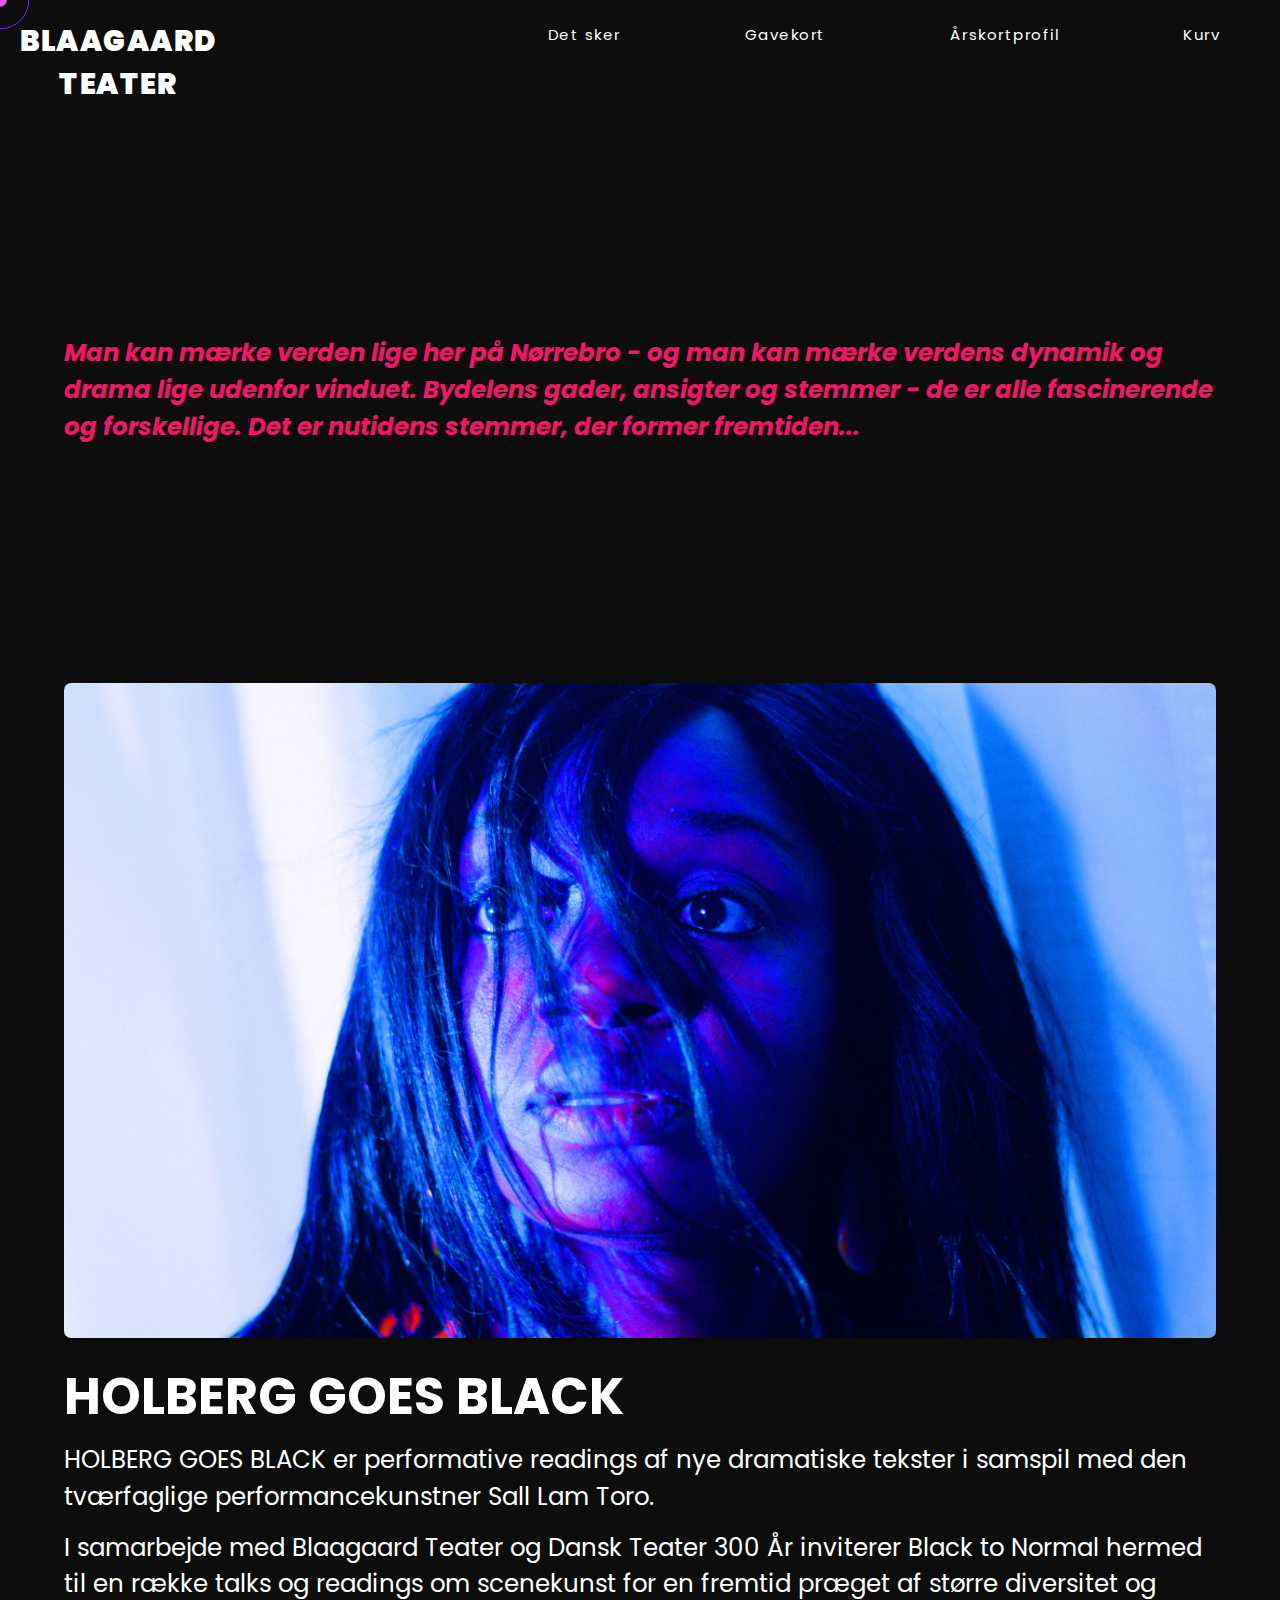
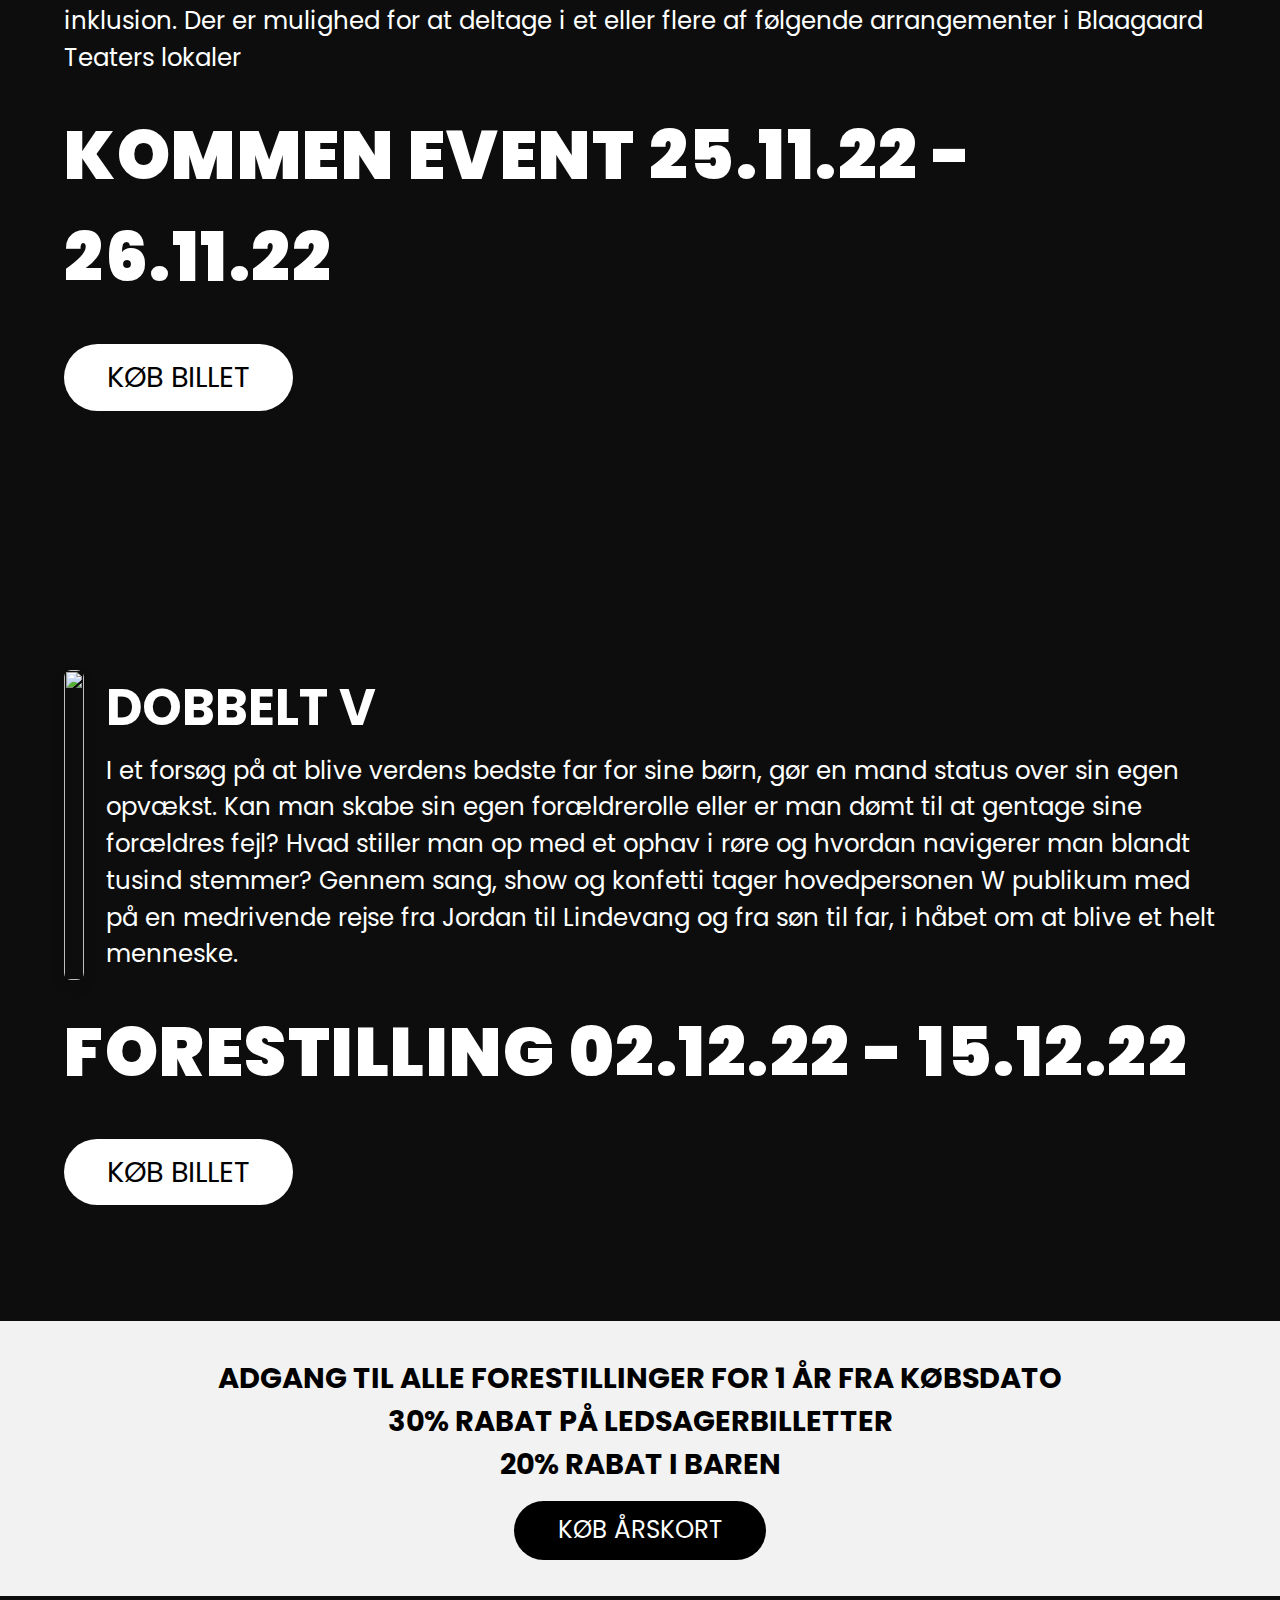
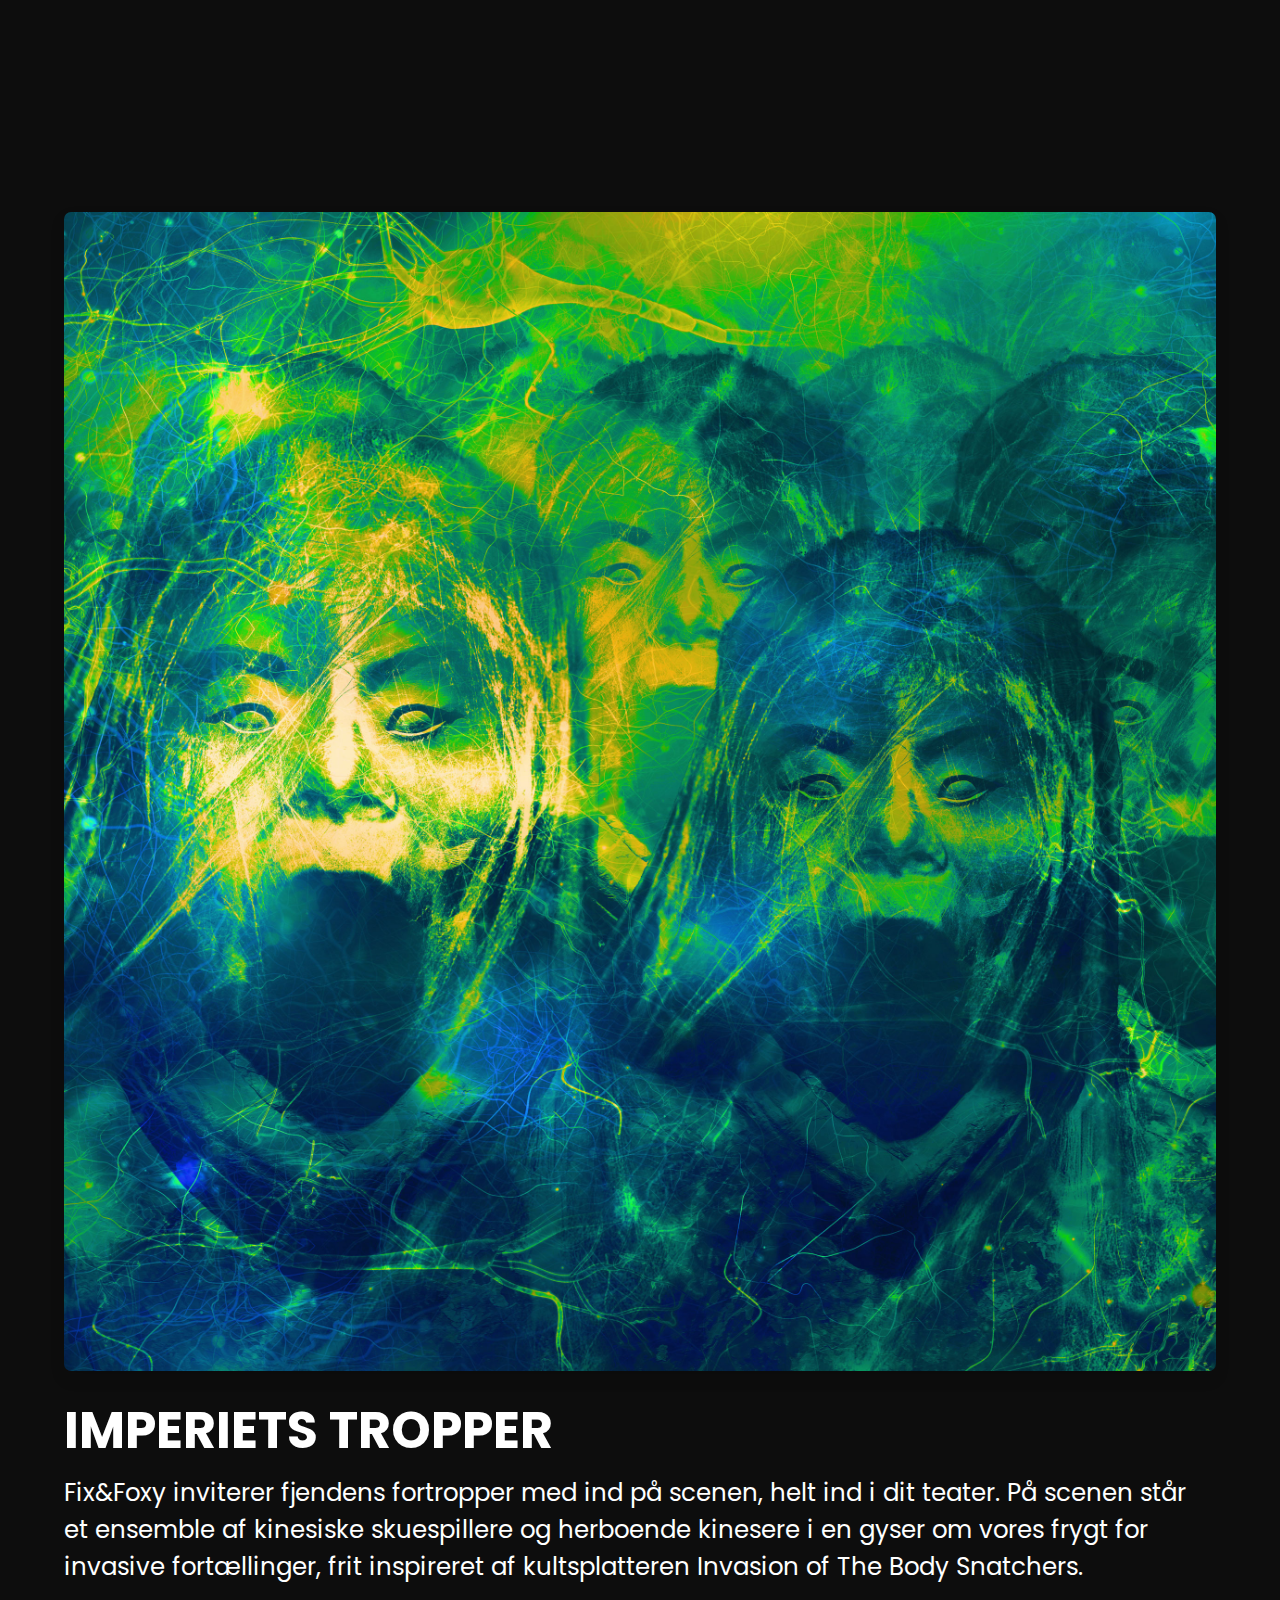
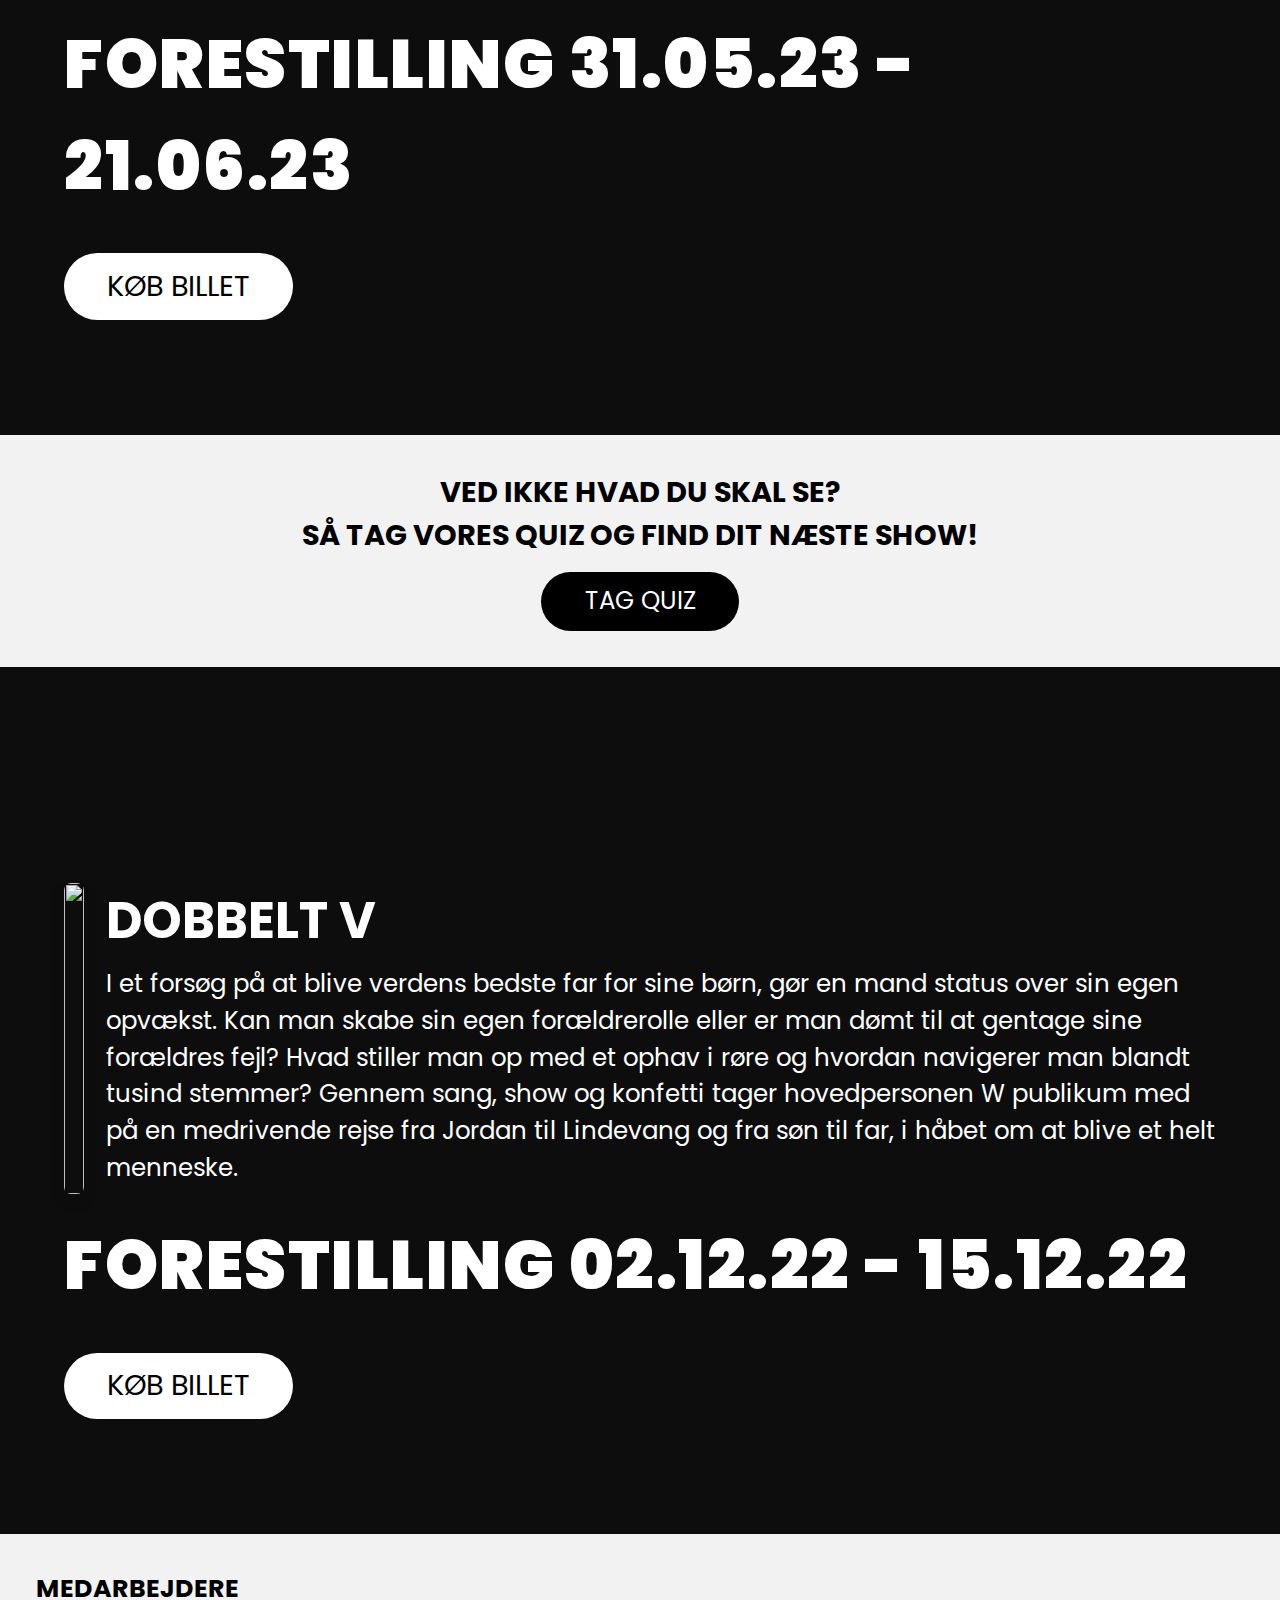
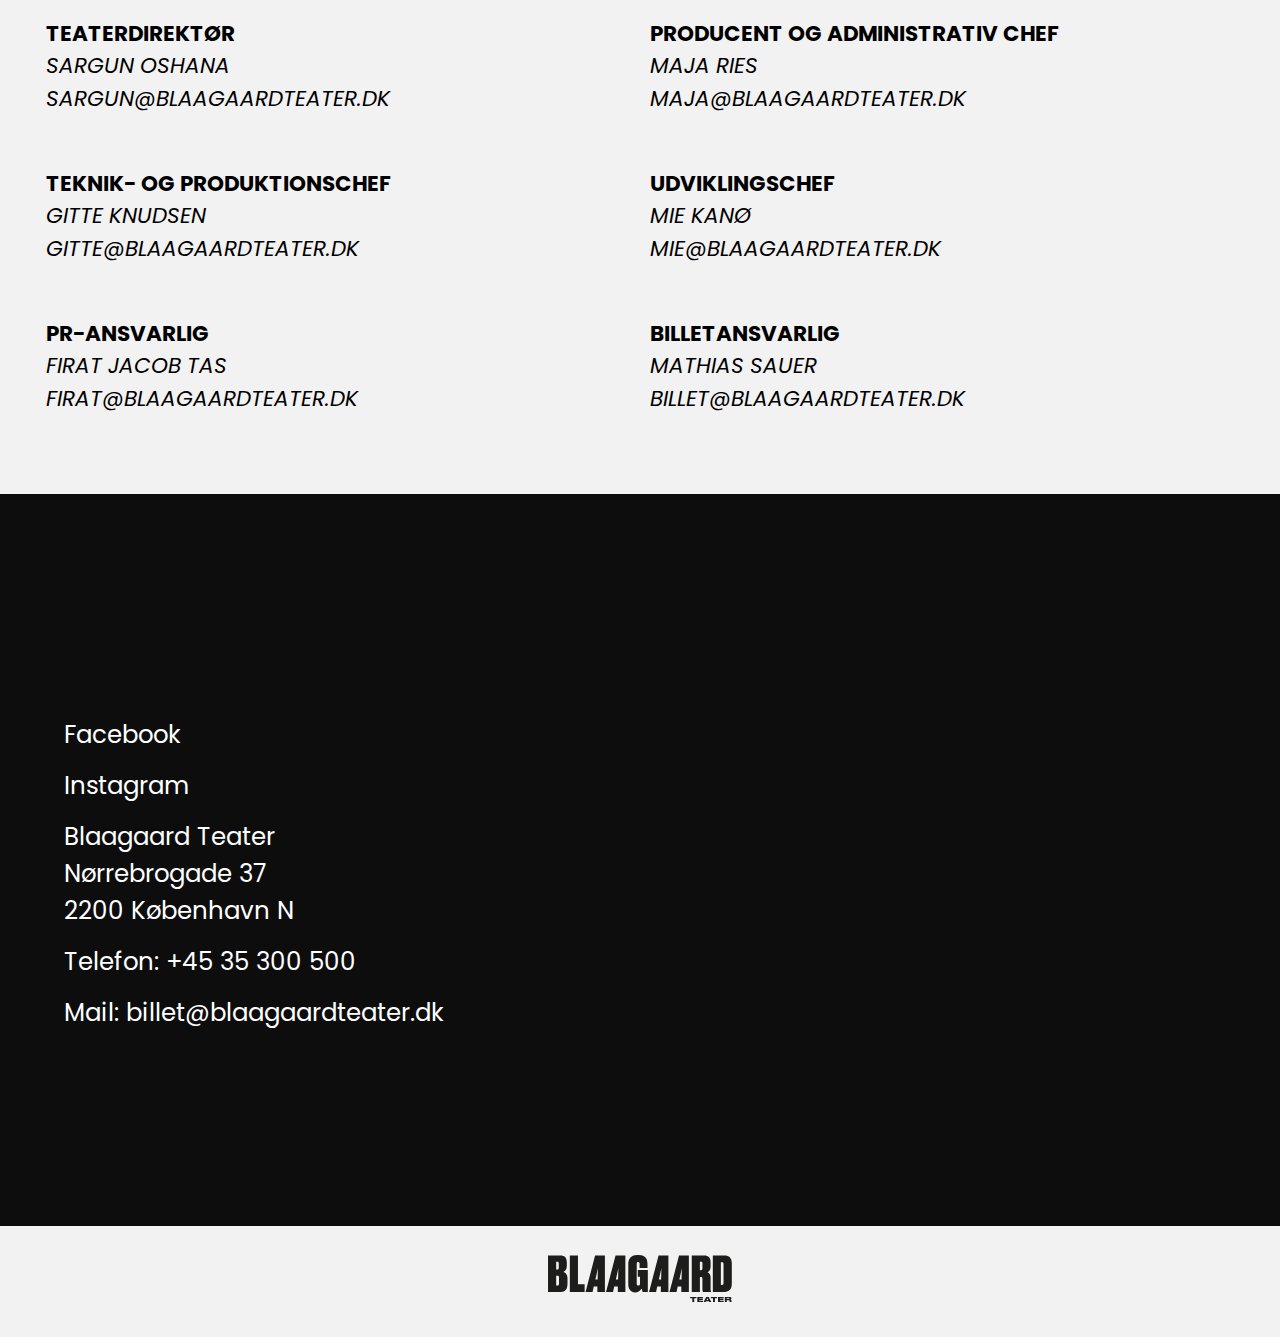
==== index.html @ 586b42e7 "first commit" ====
<!DOCTYPE html>
<html lang="en">
  <head>
    <meta charset="UTF-8" />
    <meta http-equiv="X-UA-Compatible" content="IE=edge" />
    <meta name="viewport" content="width=device-width, initial-scale=1.0" />
    <title>blaagaard</title>
    <link rel="stylesheet" href="css/style.css" />
    <link rel="stylesheet" href="css/genral.css" />
    <link rel="preconnect" href="https://fonts.googleapis.com" />
    <link rel="preconnect" href="https://fonts.gstatic.com" crossorigin />
    <link href="https://fonts.googleapis.com/css2?family=Poppins:ital,wght@0,400;0,700;1,400;1,700&display=swap" rel="stylesheet" />
  </head>

  <body>
    <div class="cursor-1"></div>
    <div class="cursor-2"></div>
    <div id="menu-bars"></div>

    <header>
      <nav class="navbar">
        <div class="burger">
          <span class="bar"></span>
          <span class="bar"></span>
          <span class="bar"></span>
        </div>

        <div class="logo">
          <a href="forside.html"
            ><h1>
              <strong>BLAAGAARD<br />TEATER</strong>
            </h1></a
          >
        </div>

        <nav>
          <ul class="nav-links">
            <li class="nav-item">
              <a href="video.html" class="nav-link"><h6>Det sker</h6></a>
            </li>
            <li class="nav-item">
              <a href="" class="nav-link"><h6>Gavekort</h6></a>
            </li>
            <li class="nav-item">
              <a href="" class="nav-link"><h6>Årskortprofil</h6></a>
            </li>

            <li class="nav-item">
              <a href="" class="nav-link"><h6>Kurv</h6></a>
            </li>
          </ul>
        </nav>
      </nav>
    </header>
    <!-- header section ends -->

    <section class="start" id="start">
      <div class="content">
        <p class="text">
          <em> <strong> Man kan mærke verden lige her på Nørrebro - og man kan mærke verdens dynamik og drama lige udenfor vinduet. Bydelens gader, ansigter og stemmer - de er alle fascinerende og forskellige. Det er nutidens stemmer, der former fremtiden...</strong> </em>
        </p>
      </div>
    </section>

    <section class="program" id="program">
      <div class="row-1">
        <div class="image">
          <img src="billeder_fra_sasonen/Still41-neon.jpg" alt="" />
        </div>

        <div class="content">
          <h3>HOLBERG GOES BLACK</h3>
          <p>HOLBERG GOES BLACK er performative readings af nye dramatiske tekster i samspil med den tværfaglige performancekunstner Sall Lam Toro.</p>
          <p>I samarbejde med Blaagaard Teater og Dansk Teater 300 År inviterer Black to Normal hermed til en række talks og readings om scenekunst for en fremtid præget af større diversitet og inklusion. Der er mulighed for at deltage i et eller flere af følgende arrangementer i Blaagaard Teaters lokaler</p>
        </div>
        <h1 class="dato">KOMMEN EVENT 25.11.22 - 26.11.22</h1>
        <a href="#" class="btn">KØB BILLET</a>
      </div>
    </section>

    <section class="program" id="program">
      <div class="row-1">
        <div class="image">
          <img src="billeder_fra_sasonen/rõgelse-ved-bil.jpg" alt="" />
        </div>

        <div class="content">
          <h3>DOBBELT V</h3>
          <p>I et forsøg på at blive verdens bedste far for sine børn, gør en mand status over sin egen opvækst. Kan man skabe sin egen forældrerolle eller er man dømt til at gentage sine forældres fejl? Hvad stiller man op med et ophav i røre og hvordan navigerer man blandt tusind stemmer? Gennem sang, show og konfetti tager hovedpersonen W publikum med på en medrivende rejse fra Jordan til Lindevang og fra søn til far, i håbet om at blive et helt menneske.</p>
        </div>
        <h1 class="dato">FORESTILLING 02.12.22 - 15.12.22</h1>
        <a href="#" class="btn">KØB BILLET</a>
      </div>
    </section>

    <section class="mellemblock">
      <p><strong> adgang til alle forestillinger for 1 år fra købsdato</strong></p>
      <p><strong>30% rabat på ledsagerbilletter</strong></p>
      <p><strong>20% rabat i baren</strong></p>
      <a href="#" class="btn-block">KØB ÅRSKORT</a>
    </section>

    <section class="program" id="program">
      <div class="row-1">
        <div class="image">
          <img src="billeder_fra_sasonen/image00001.jpg" alt="" />
        </div>

        <div class="content">
          <h3>IMPERIETS TROPPER</h3>
          <p>Fix&Foxy inviterer fjendens fortropper med ind på scenen, helt ind i dit teater. På scenen står et ensemble af kinesiske skuespillere og herboende kinesere i en gyser om vores frygt for invasive fortællinger, frit inspireret af kultsplatteren Invasion of The Body Snatchers.</p>
        </div>
        <h1 class="dato">FORESTILLING 31.05.23 - 21.06.23</h1>
        <a href="#" class="btn">KØB BILLET</a>
      </div>
    </section>

    <section class="mellemblock">
      <p><strong>VED IKKE HVAD DU SKAL SE?</strong></p>
      <p><strong>SÅ TAG VORES QUIZ OG FIND DIT NÆSTE SHOW!</strong></p>
      <a href="#" class="btn-block">TAG QUIZ</a>
    </section>

    <section class="program" id="program">
      <div class="row-1">
        <div class="image">
          <img src="billeder_fra_sasonen/rõgelse-ved-bil.jpg" alt="" />
        </div>

        <div class="content">
          <h3>DOBBELT V</h3>
          <p>I et forsøg på at blive verdens bedste far for sine børn, gør en mand status over sin egen opvækst. Kan man skabe sin egen forældrerolle eller er man dømt til at gentage sine forældres fejl? Hvad stiller man op med et ophav i røre og hvordan navigerer man blandt tusind stemmer? Gennem sang, show og konfetti tager hovedpersonen W publikum med på en medrivende rejse fra Jordan til Lindevang og fra søn til far, i håbet om at blive et helt menneske.</p>
        </div>
        <h1 class="dato">FORESTILLING 02.12.22 - 15.12.22</h1>
        <a href="#" class="btn">KØB BILLET</a>
      </div>
    </section>

    <section class="mellemblock-end">
      <h3>MEDARBEJDERE</h3>
      <div id="column1">
        <p>
          <strong>Teaterdirektør </strong><br />
          <em
            >SARGUN OSHANA <br />
            SARGUN@BLAAGAARDTEATER.DK</em
          >
        </p>
      </div>

      <div id="column2">
        <p>
          <strong>Producent og administrativ chef</strong>
          <br />
          <em
            >MAJA RIES<br />
            MAJA@BLAAGAARDTEATER.DK</em
          >
        </p>
      </div>

      <div id="column3">
        <p>
          <strong>Teknik- og produktionschef</strong><br />
          <em
            >GITTE KNUDSEN<br />
            GITTE@BLAAGAARDTEATER.DK</em
          >
        </p>
      </div>

      <div id="column4">
        <p>
          <strong>Udviklingschef </strong><br />
          <em
            >MIE KANØ<br />
            MIE@BLAAGAARDTEATER.DK</em
          >
        </p>
      </div>

      <div id="column5">
        <p>
          <strong>PR-ansvarlig</strong><br />
          <em
            >FIRAT JACOB TAS<br />
            FIRAT@BLAAGAARDTEATER.DK</em
          >
        </p>
      </div>

      <div id="column6">
        <p>
          <strong>Billetansvarlig</strong><br />
          <em
            >MATHIAS SAUER<br />
            BILLET@BLAAGAARDTEATER.DK</em
          >
        </p>
      </div>
    </section>

    <section class="program" id="program">
      <div class="row-1">
        <div class="content">
          <a href=""> <p>Facebook</p> </a>
          <a href=""> <p>Instagram</p> </a>
          <p>
            Blaagaard Teater <br />
            Nørrebrogade 37 <br />
            2200 København N
          </p>
          <p>Telefon: +45 35 300 500</p>
          <p>Mail: billet@blaagaardteater.dk</p>
        </div>
      </div>
    </section>

    <footer class="footer"><img class="blaa" src="/billeder_fra_sasonen/Blaagaard Teater_Logo_Black_CMYK.svg" /></footer>
    <script src="js/script.js"></script>
  </body>
</html>
---- css/style.css ----
html {
  overflow-x: hidden;
  scroll-behavior: smooth;
  font-size: 90%;
  font-family: "poppins", sans-serif;
}

body {
  background: #0d0d0d;
}

section {
  padding: 1rem 5%;
  padding-top: 15rem;
}

.dato {
  font-size: 4.7rem;
  padding-bottom: 1rem;
  color: rgb(255, 255, 255);
  text-transform: uppercase;
}

.dato span {
  color: var(--main-color);
  text-transform: uppercase;
}

.btn {
  display: inline-block;
  padding: 0.8rem 3rem;
  color: rgb(0, 0, 0);
  background-color: #fff;
  cursor: pointer;
  font-size: 2rem;
  border-radius: 50px;
}

.btn:hover {
  background: #f21667;
  letter-spacing: 0.2rem;
}

.btn-block {
  display: inline-block;
  margin-top: 1rem;
  padding: 0.8rem 3rem;
  color: rgb(255, 255, 255);
  background-color: rgb(0, 0, 0);
  cursor: pointer;
  font-size: 1.7rem;
  border-radius: 50px;
}

.btn-block:hover {
  background: #f21667;
  letter-spacing: 0.2rem;
}

.cursor-1 {
  position: absolute;
  top: 0;
  left: 0;
  height: 1rem;
  width: 1rem;
  background: #f057f2;
  pointer-events: none;
  transform: translate(-50%, -50%);
  border-radius: 50%;
  z-index: 10000;
}

.cursor-1.active {
  height: 7rem;
  width: 7rem;
  opacity: 0.3;
}

.cursor-2 {
  position: absolute;
  top: 0;
  left: 0;
  height: 4rem;
  width: 4rem;
  border: 0.1rem solid #6929f2;
  pointer-events: none;
  transform: translate(-50%, -50%);
  border-radius: 50%;
  z-index: 10000;
  transition: 0.3s linear;
}

.cursor-2.active {
  display: none;
}

.start {
  display: flex;
  align-items: center;
  flex-wrap: wrap;
  gap: 1.5rem;
}

.start .content {
  flex: 1 1 40rem;
}

.start .content .text {
  font-size: 1.7rem;
  color: #f21667;
  padding: 0.5rem 0;
}

.program .row-1 {
  display: flex;
  flex-wrap: wrap;
  gap: 1.5rem;
  padding-bottom: 2rem;
}

.program .row-1 .image img {
  height: 100%;
  width: 100%;
  object-fit: cover;
  border-radius: 0.5rem;
  box-shadow: 0 0.5rem 1rem rgba(0, 0, 0, 0.1);
}

.program .row-1 .content {
  flex: 1 1 50rem;
}

.program .row-1 .content h3 {
  color: rgb(255, 255, 255);
  font-size: 3.5rem;
}

.program .row-1 .content p {
  color: rgb(255, 255, 255);
  font-size: 1.7rem;
  padding: 0.5rem 0;
}

.mellemblock {
  margin-top: 5rem;
  font-size: 2rem;
  padding: 2.5rem;
  text-align: center;
  text-transform: uppercase;
  color: rgb(0, 0, 0);
  background: #f2f2f2;
}

.mellemblock-end {
  margin-top: 5rem;
  font-size: 1.5rem;
  padding: 2.5rem;
  text-transform: uppercase;
  color: rgb(0, 0, 0);
  background: #f2f2f2;
  display: table;
  clear: both;
}

.mellemblock-end div {
  float: left;
  height: 150px;
  width: 50%;
  padding: 10px;
}

.footer {
  margin-top: 10rem;
  padding: 2rem;
  text-align: center;
  background: #f2f2f2;
}

.footer span {
  color: var(--main-color);
}

.blaa {
  width: 15%;
}

/* media queries  */
@media (max-width: 991px) {
  html {
    font-size: 55%;
  }

  body {
    padding: 0;
  }

  .cursor-1,
  .cursor-2 {
    display: none;
  }
}

@media (max-width: 450px) {
  html {
    font-size: 50%;
  }

  .mellemblock-end div {
    float: left;
    height: 100px;
    width: 58%;
    padding: 10px;
  }

  .about .row-1 .content p {
    color: rgb(255, 255, 255);
    font-size: 1.7rem;
    padding: 0.5rem 0;
    font-size: 2rem;
  }

  .start .content .text {
    font-size: 1.7rem;
    padding: 0.5rem 0;
    font-size: 2rem;
  }

  .dato {
    font-size: 3rem;
  }

  .blaa {
    width: 50%;
  }
}
---- css/genral.css ----
* {
  margin: 0;
  padding: 0;
  box-sizing: border-box;
  outline: none;
  border: none;
  text-decoration: none;
  transition: all 0.2s linear;
  line-height: 1.5;
}

main {
  margin: 0 auto;
  max-width: 1200px;
}

h1 {
  letter-spacing: 1.5px;
  color: rgb(255, 255, 255);
  font-weight: 900;
  font-style: normal;
}

h6 {
  font-size: 15px;
  letter-spacing: 1.5px;
  color: rgb(255, 255, 255);
  font-weight: 400;
  font-style: normal;
  line-height: 30px;
}

.nav-links {
  cursor: pointer;
  text-align: center;
}

.nav-links li {
  display: inline-block;
  padding: 20px 60px 0px 60px;
}

.nav-links li a {
  transition: all 0.3s ease 0s;
}

.nav-links li h6 {
  transition: all 0.3s ease 0s;
}

.nav-links li h6:hover {
  color: #f21667;
  transform: scale(1.1);
  animation-name: blinking;
  animation-duration: 300ms;
}

@keyframes blinking {
  0% {
    color: #f21667;
  }

  50% {
    color: white;
  }

  100% {
    color: #f21667;
  }
}

.logo {
  text-align: center;
  cursor: pointer;
  transition: all 0.3s ease 0s;
  padding-top: 20px;
  padding-left: 20px;
}

.logo h1:hover {
  color: #f21667;
  transform: scale(1.1);
  animation-name: blinking;
  animation-duration: 500ms;
}

@keyframes blinking {
  0% {
    color: #f21667;
  }

  50% {
    color: white;
  }

  100% {
    color: #000000;
  }
}

.logo h1 {
  display: inline-block;
  margin: 0 auto;
  text-align: center;
  color: rgb(255, 255, 255);
}

.navbar {
  display: flex;
  justify-content: space-between;
  list-style: none;
  background-color: #0d0d0d;
  margin: 0;
  padding: 0;
  padding-bottom: 0.4rem;
  gap: 13px;
  overflow-x: auto;
}

.burger {
  display: none;
  cursor: pointer;
}

header {
  background-color: white;
}

.bar {
  display: block;
  width: 25px;
  height: 3px;
  margin: 5px auto;
  transition: all 0.3s ease-in-out;
  background-color: rgb(255, 255, 255);
}

@media (max-width: 600px) {
  .burger {
    display: block;
  }

  /* Få den midterste block i burger menuen til at forsvinde */

  .burger.active .bar:nth-child(2) {
    opacity: 0;
  }

  /* Få den øverste til at dreje sig, så den og den nederste kan forme et kryds */
  .burger.active .bar:nth-child(1) {
    transform: translateY(8px) rotate(45deg);
  }
  .burger.active .bar:nth-child(3) {
    transform: translateY(-8px) rotate(-45deg);
  }

  /* en fixed position gør at menuen bliver på skærmen idet man scroller ned, en left -100% gør at vi ikke kan se den */
  .nav-links {
    position: fixed;
    left: -100%;
    top: 70px;
    gap: 0;
    flex-direction: column;
    width: 100%;
    text-align: center;
    transition: 0.1s;
  }

  /* vi vil ikke have linksene tæt på hinanden */

  .nav-links li {
    margin: 16px 0;
  }

  .nav-links.active {
    left: 0;
  }
}

.bar {
  display: block;
  width: 25px;
  height: 2px;
  border-radius: 2px;
  margin: 5px auto;
  transition: all 0.3s ease-in-out;
  background-color: rgb(255, 255, 255);
}

/* Styler burger i mindre vindue */

@media (max-width: 900px) {
  .burger {
    display: block;
    position: absolute;
    top: 26px;
    right: 8px;
    left: auto;
    padding: 0;
    border: 0;
    min-width: 20px;
    min-height: 20px;
    background: 0 0;
    overflow: visible;
    z-index: 999;
  }

  .burger.active .bar:nth-child(2) {
    opacity: 0;
  }
  .burger.active .bar:nth-child(1) {
    transform: translateY(8px) rotate(45deg);
  }
  .burger.active .bar:nth-child(3) {
    transform: translateY(-8px) rotate(-45deg);
  }

  .nav-links {
    display: flex;
    position: fixed;
    left: -100%;
    top: 70px;
    gap: 0;
    flex-direction: column;
    background-color: #0d0d0d;
    width: 100%;
    text-align: center;
    transition: 0.3s;
    z-index: 999;
  }

  .nav-item {
    margin: 16px 0;
  }

  .nav-links.active {
    left: 0;
  }
}

/* Laver en media til h1 (logo) */

@media (max-width: 555px) {
  h1 {
    font-size: 30px;
    letter-spacing: 1.5px;
    color: black;
    font-weight: 700;
  }
}
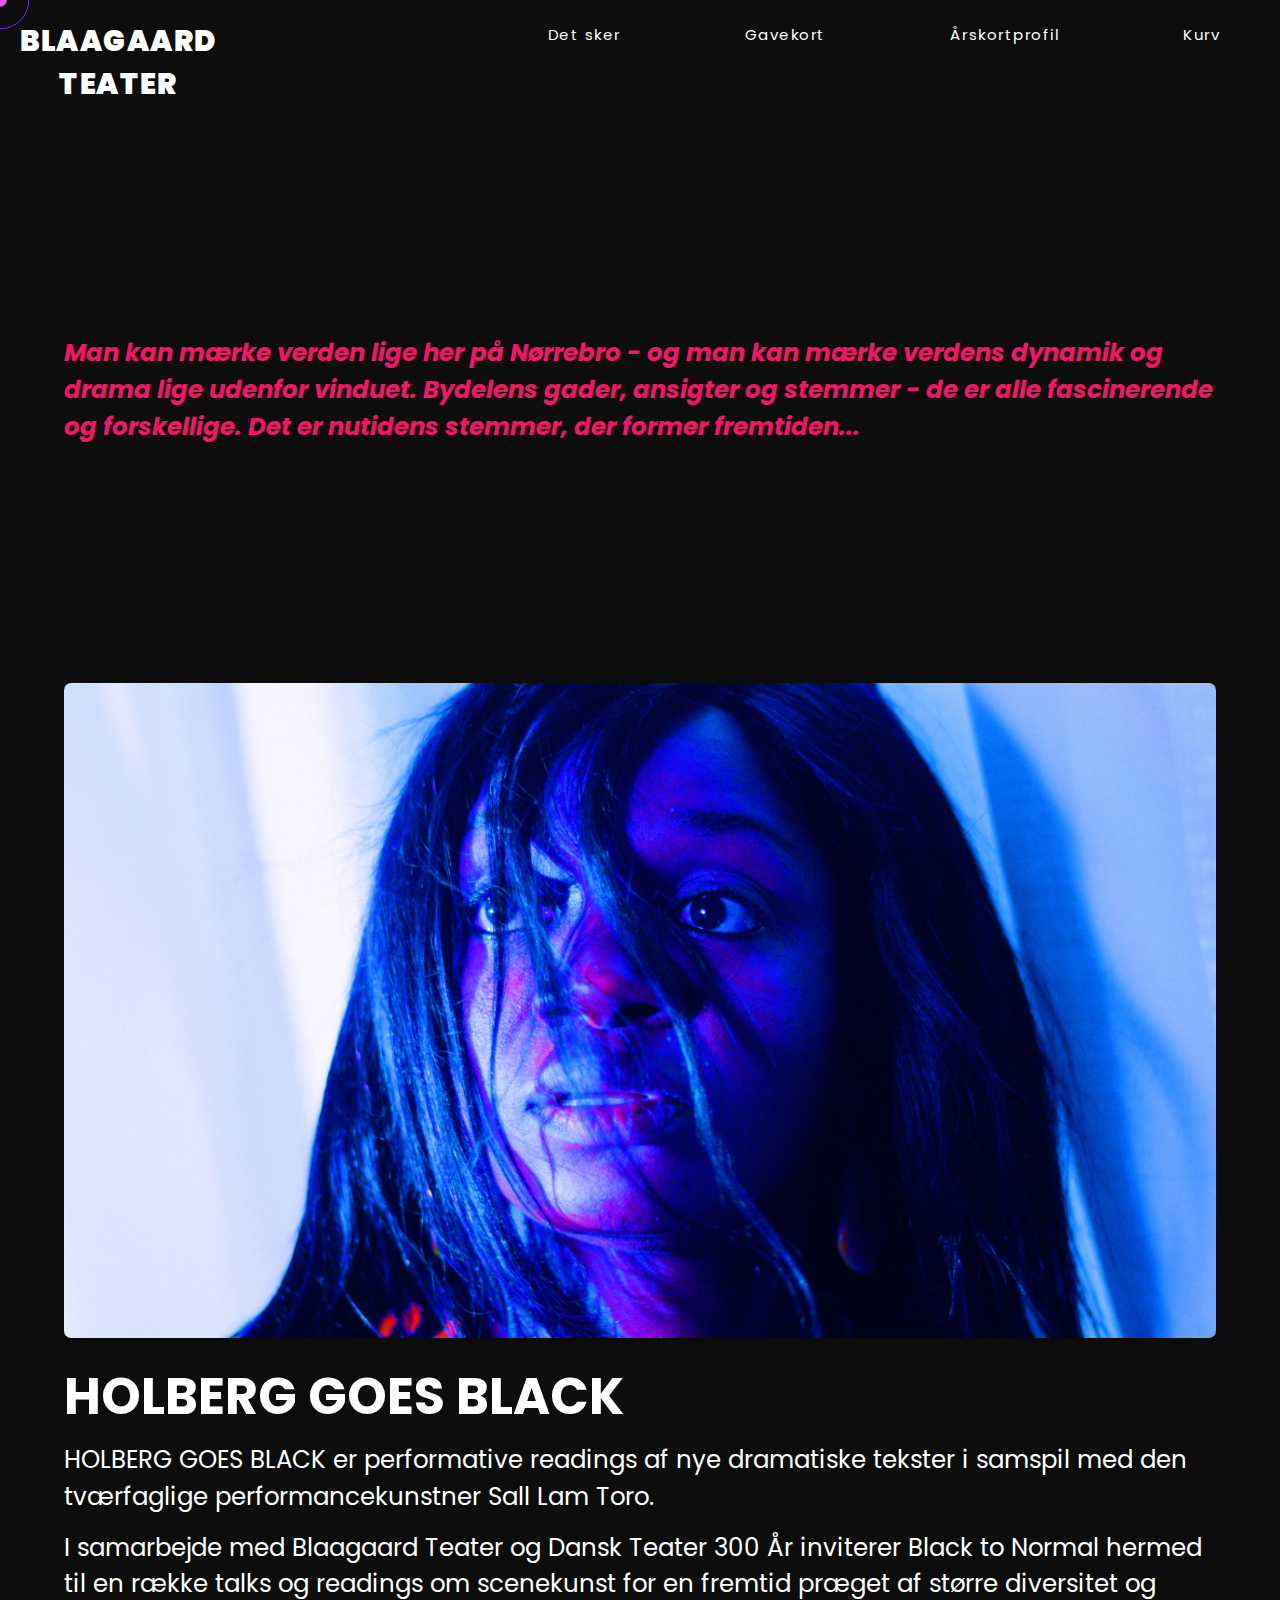
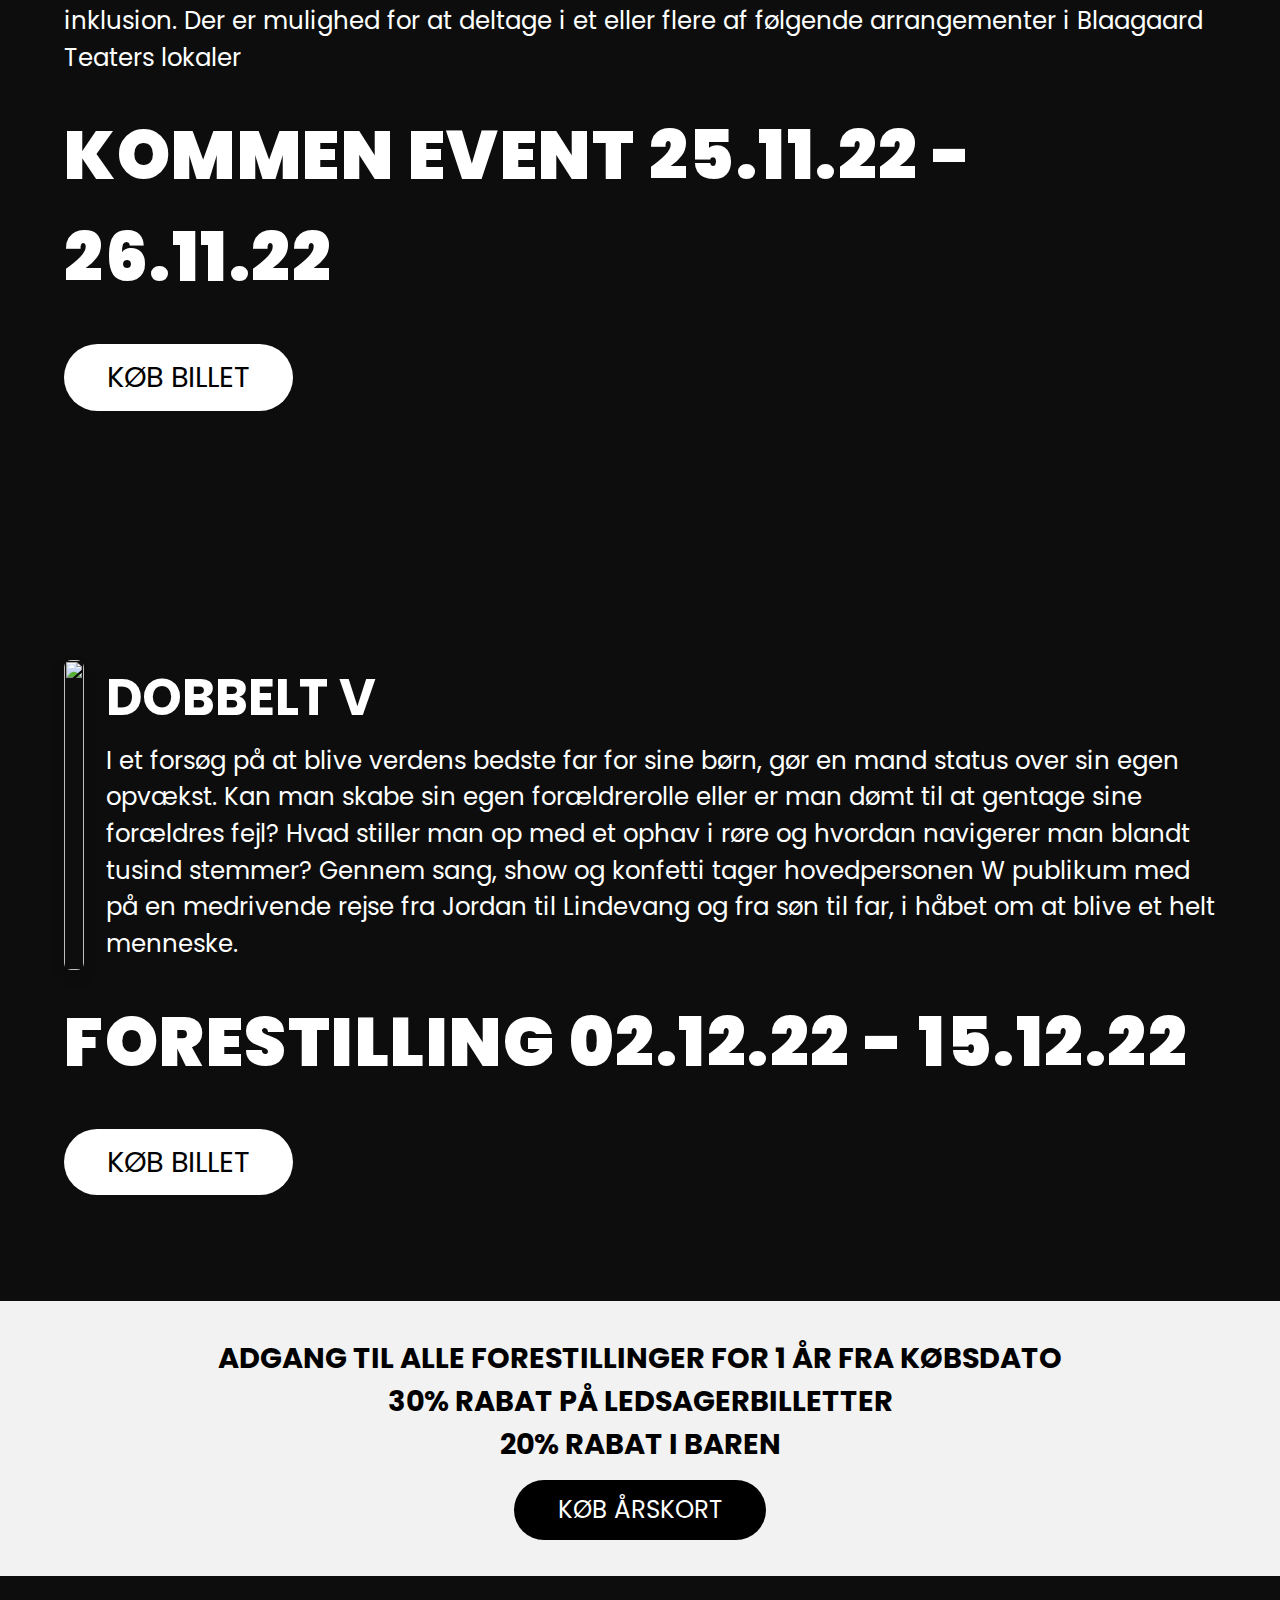
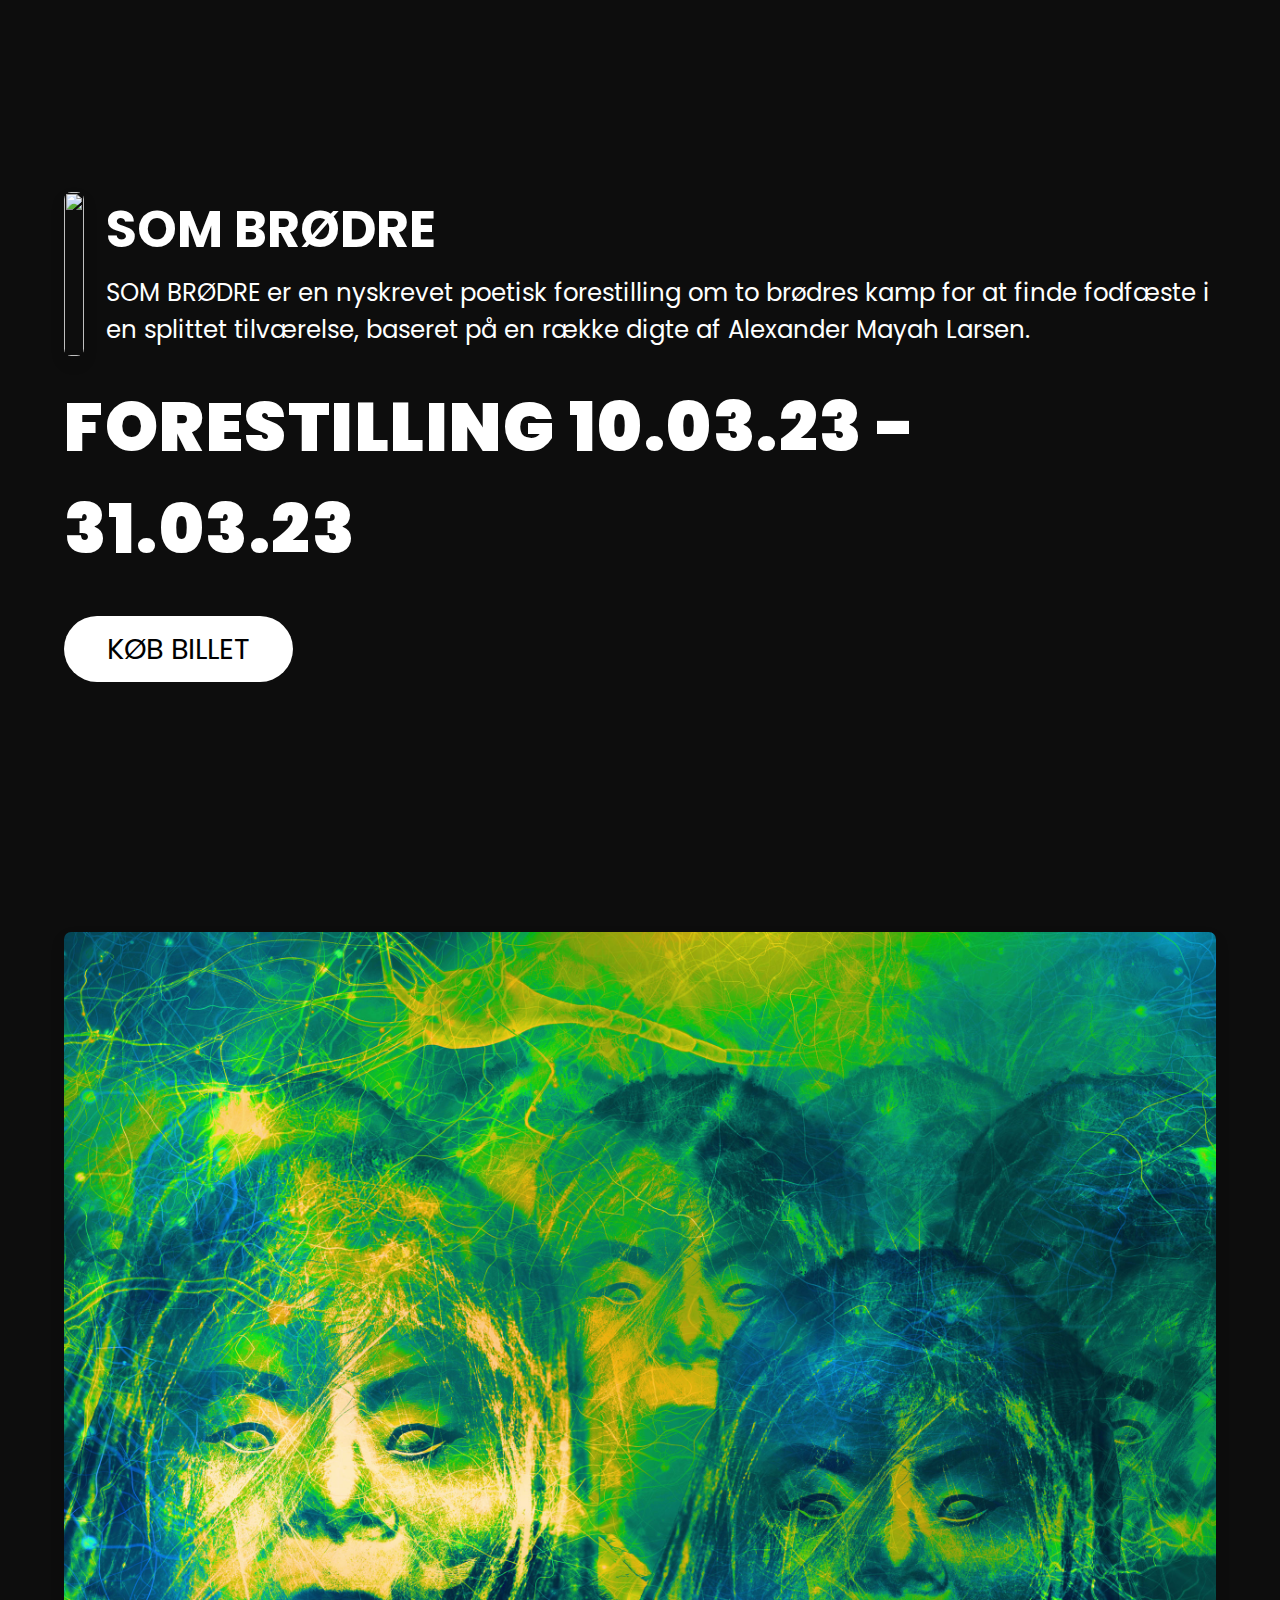
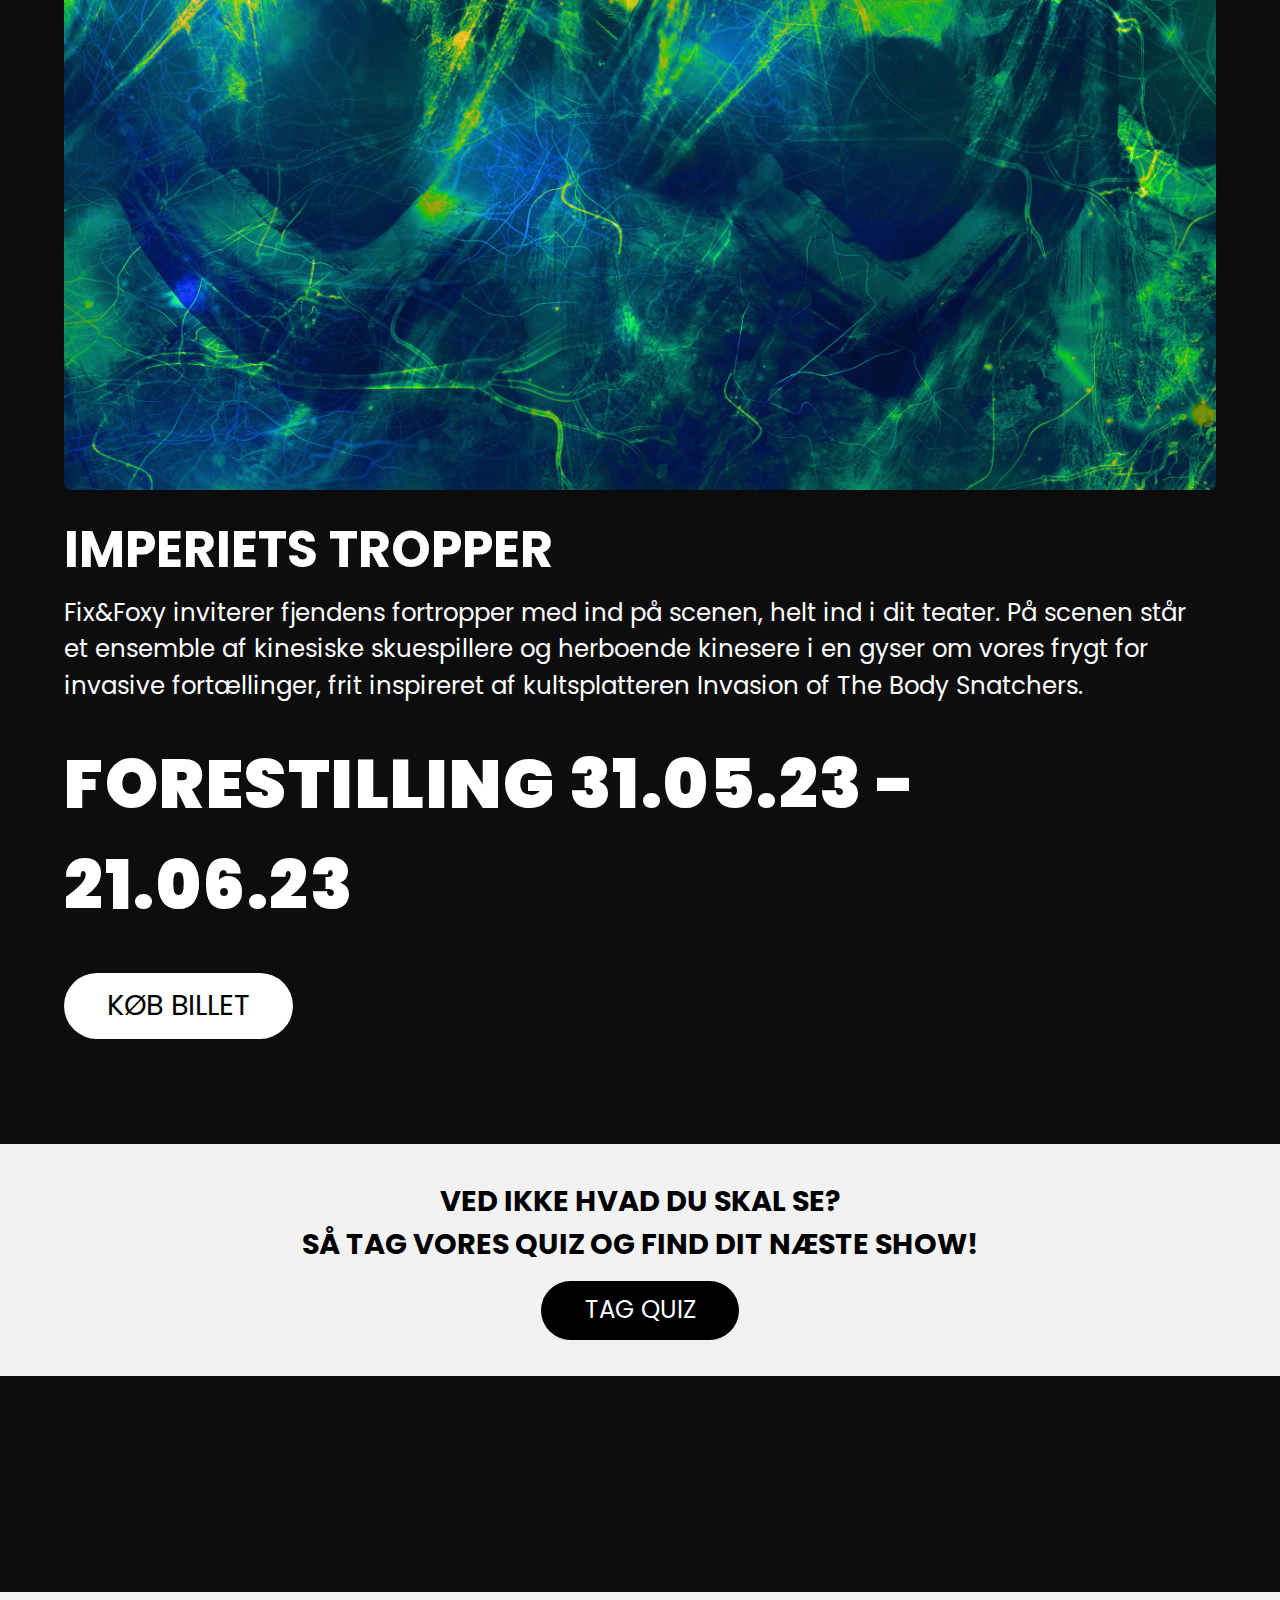
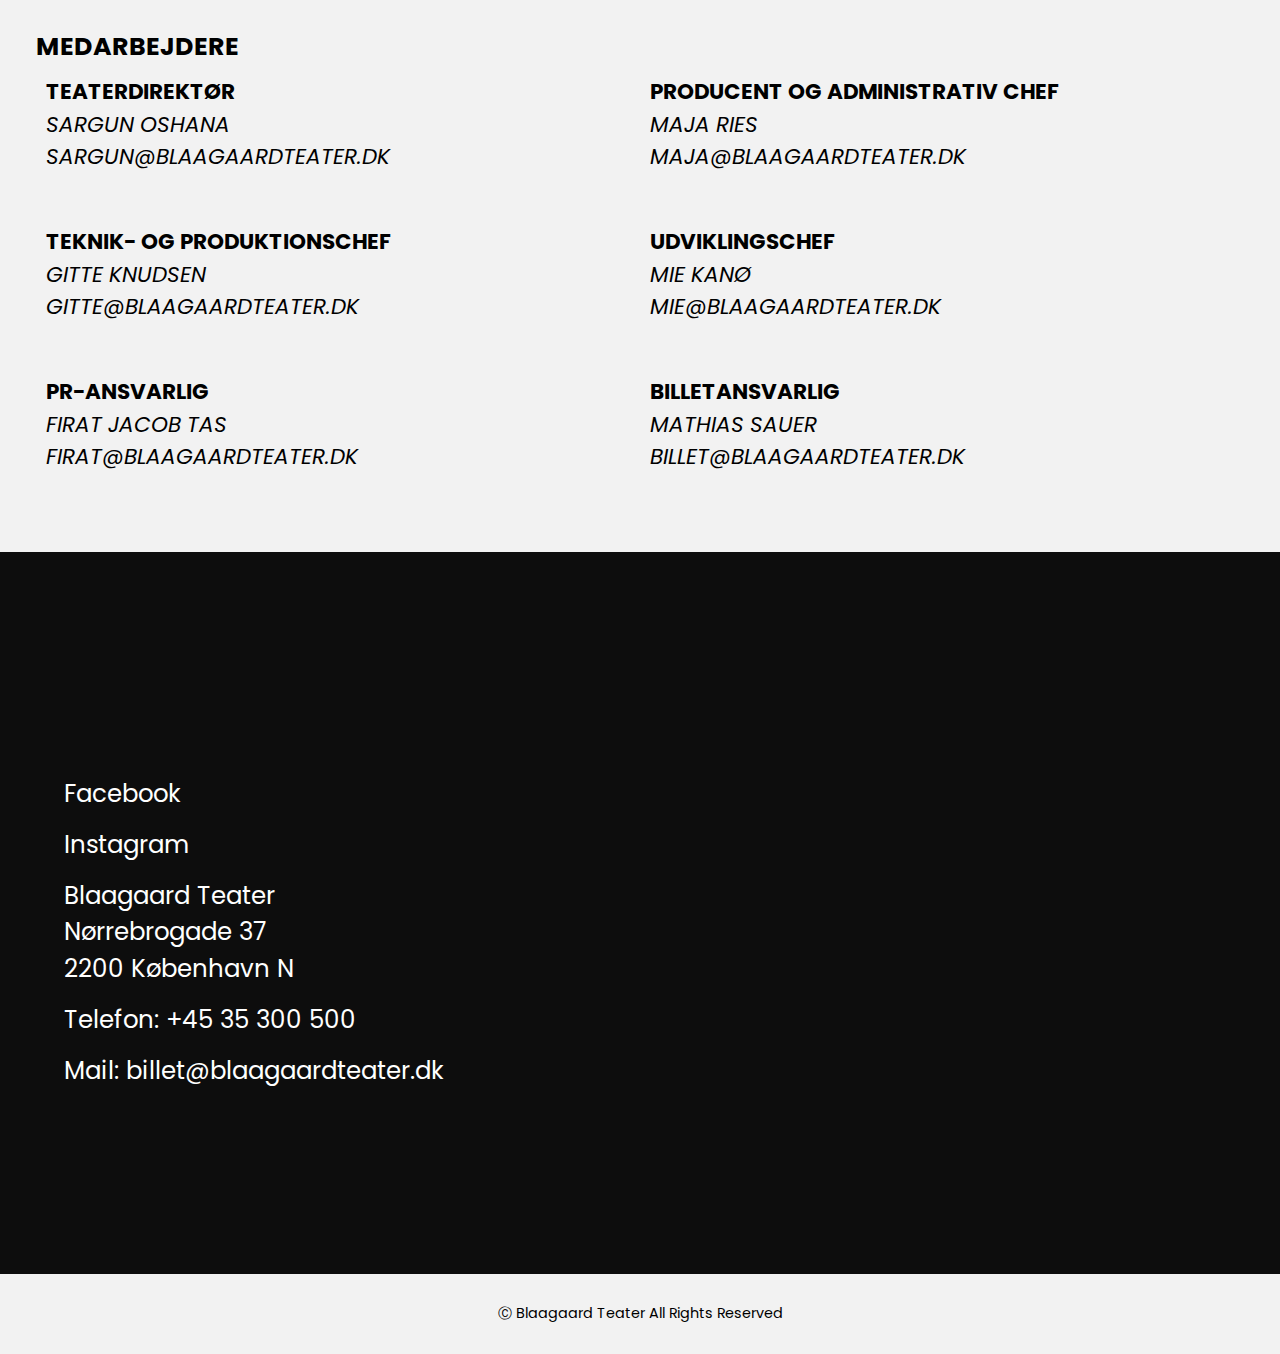
==== commit dab3bbcb: "lave en side til video og embed dem" ====
--- a/index.html
+++ b/index.html
@@ -1,5 +1,5 @@
 <!DOCTYPE html>
-<html lang="en">
+<html lang="da">
   <head>
     <meta charset="UTF-8" />
     <meta http-equiv="X-UA-Compatible" content="IE=edge" />
@@ -26,7 +26,7 @@
         </div>
 
         <div class="logo">
-          <a href="forside.html"
+          <a href="index.html"
             ><h1>
               <strong>BLAAGAARD<br />TEATER</strong>
             </h1></a
@@ -52,7 +52,6 @@
         </nav>
       </nav>
     </header>
-    <!-- header section ends -->
 
     <section class="start" id="start">
       <div class="content">
@@ -103,6 +102,21 @@
     <section class="program" id="program">
       <div class="row-1">
         <div class="image">
+          <img src="billeder_fra_sasonen/3C4B1681.jpg" alt="" />
+        </div>
+
+        <div class="content">
+          <h3>SOM BRØDRE</h3>
+          <p>SOM BRØDRE er en nyskrevet poetisk forestilling om to brødres kamp for at finde fodfæste i en splittet tilværelse, baseret på en række digte af Alexander Mayah Larsen.</p>
+        </div>
+        <h1 class="dato">FORESTILLING 10.03.23 - 31.03.23</h1>
+        <a href="#" class="btn">KØB BILLET</a>
+      </div>
+    </section>
+
+    <section class="program" id="program">
+      <div class="row-1">
+        <div class="image">
           <img src="billeder_fra_sasonen/image00001.jpg" alt="" />
         </div>
 
@@ -115,25 +129,10 @@
       </div>
     </section>
 
-    <section class="mellemblock">
+    <section class="mellemblock-quiz">
       <p><strong>VED IKKE HVAD DU SKAL SE?</strong></p>
       <p><strong>SÅ TAG VORES QUIZ OG FIND DIT NÆSTE SHOW!</strong></p>
       <a href="#" class="btn-block">TAG QUIZ</a>
-    </section>
-
-    <section class="program" id="program">
-      <div class="row-1">
-        <div class="image">
-          <img src="billeder_fra_sasonen/rõgelse-ved-bil.jpg" alt="" />
-        </div>
-
-        <div class="content">
-          <h3>DOBBELT V</h3>
-          <p>I et forsøg på at blive verdens bedste far for sine børn, gør en mand status over sin egen opvækst. Kan man skabe sin egen forældrerolle eller er man dømt til at gentage sine forældres fejl? Hvad stiller man op med et ophav i røre og hvordan navigerer man blandt tusind stemmer? Gennem sang, show og konfetti tager hovedpersonen W publikum med på en medrivende rejse fra Jordan til Lindevang og fra søn til far, i håbet om at blive et helt menneske.</p>
-        </div>
-        <h1 class="dato">FORESTILLING 02.12.22 - 15.12.22</h1>
-        <a href="#" class="btn">KØB BILLET</a>
-      </div>
     </section>
 
     <section class="mellemblock-end">
@@ -216,7 +215,9 @@
       </div>
     </section>
 
-    <footer class="footer"><img class="blaa" src="/billeder_fra_sasonen/Blaagaard Teater_Logo_Black_CMYK.svg" /></footer>
+    <footer class="footer">
+      <p>Ⓒ Blaagaard Teater All Rights Reserved</p>
+    </footer>
     <script src="js/script.js"></script>
   </body>
 </html>
--- a/css/style.css
+++ b/css/style.css
@@ -12,6 +12,11 @@
 section {
   padding: 1rem 5%;
   padding-top: 15rem;
+}
+
+iframe {
+  width: 100%;
+  aspect-ratio: 16/9;
 }
 
 .dato {
@@ -115,7 +120,7 @@
   display: flex;
   flex-wrap: wrap;
   gap: 1.5rem;
-  padding-bottom: 2rem;
+  padding-bottom: 1.3rem;
 }
 
 .program .row-1 .image img {
@@ -151,6 +156,17 @@
   background: #f2f2f2;
 }
 
+.mellemblock-quiz {
+  margin-top: 5rem;
+  font-size: 2rem;
+  padding: 2.5rem;
+  text-align: center;
+  text-transform: uppercase;
+  color: rgb(0, 0, 0);
+  background: #f2f2f2;
+  margin-bottom: 15rem;
+}
+
 .mellemblock-end {
   margin-top: 5rem;
   font-size: 1.5rem;
@@ -205,6 +221,12 @@
     font-size: 50%;
   }
 
+  iframe {
+    width: 100%;
+    height: auto;
+    aspect-ratio: 16/9;
+  }
+
   .mellemblock-end div {
     float: left;
     height: 100px;
